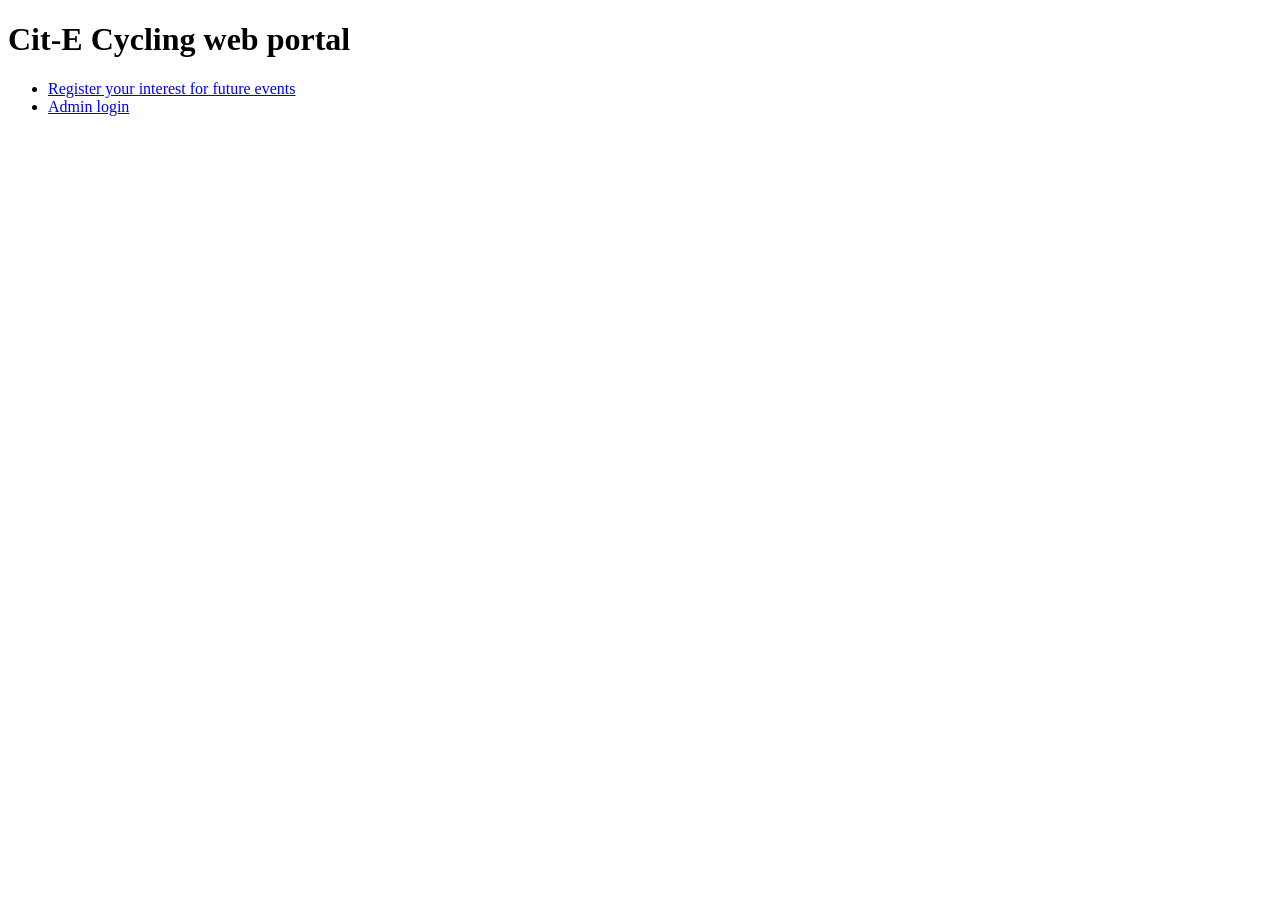
==== index.html @ f472d16e "assignment2" ====
<!DOCTYPE html>
<html lang="en">
<head>
    <meta charset="UTF-8">
    <meta name="viewport" content="width=device-width, initial-scale=1.0">
    <meta http-equiv="X-UA-Compatible" content="ie=edge">
    <title>Register your interest</title>
</head>


<body>

    <h1>Cit-E Cycling web portal</h1>
    <ul>
        <li><a href="register_form.html">Register your interest for future events</a></li>
        <li><a href="admin_login.html">Admin login</a></li>
   
    </ul> 
</body>
</html>
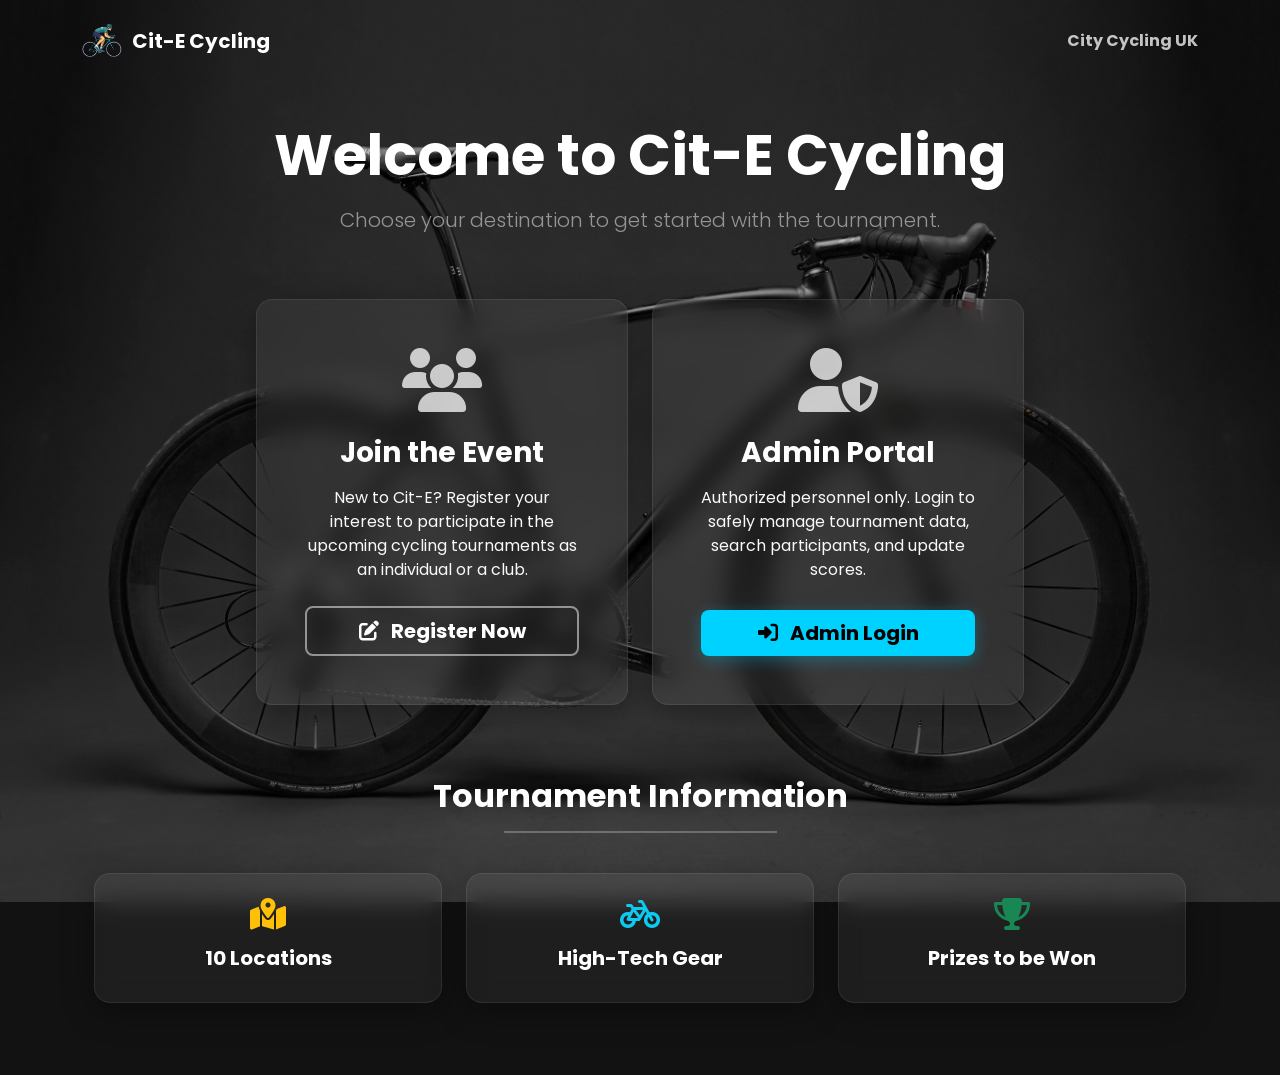
==== commit 5a5c2239: "citEcycling" ====
--- a/index.html
+++ b/index.html
@@ -4,17 +4,134 @@
     <meta charset="UTF-8">
     <meta name="viewport" content="width=device-width, initial-scale=1.0">
     <meta http-equiv="X-UA-Compatible" content="ie=edge">
-    <title>Register your interest</title>
+    <title>Cit-E Cycling Portal</title>
+    <link href="https://cdn.jsdelivr.net/npm/bootstrap@5.3.0/dist/css/bootstrap.min.css" rel="stylesheet">
+    <link rel="stylesheet" href="https://cdnjs.cloudflare.com/ajax/libs/font-awesome/6.4.0/css/all.min.css">
+    <link rel="stylesheet" href="style.css">
 </head>
 
+<body class="bg-base bg-home d-flex flex-column min-vh-100">
 
-<body>
+    <nav class="navbar navbar-dark bg-transparent pt-3 sticky-top">
+        <div class="container d-flex justify-content-between align-items-center">
+            <a class="navbar-brand fw-bold" href="index.html">
+                <img src="assets/logo.png" alt="Cit-E Logo"> Cit-E Cycling
+            </a>
+            <span class="text-white fw-bold opacity-75">
+                City Cycling UK
+            </span>
+        </div>
+    </nav>
 
-    <h1>Cit-E Cycling web portal</h1>
-    <ul>
-        <li><a href="register_form.html">Register your interest for future events</a></li>
-        <li><a href="admin_login.html">Admin login</a></li>
-   
-    </ul> 
+    <main class="container flex-grow-1 d-flex flex-column align-items-center justify-content-center py-5">
+        
+        <div class="text-center mb-5 w-100">
+            <h1 class="display-4 fw-bold text-white mb-3">Welcome to Cit-E Cycling</h1>
+            <p class="lead text-white-50">Choose your destination to get started with the tournament.</p>
+        </div>
+        
+        <div class="row w-100 justify-content-center gap-4 mb-5">
+            <div class="col-md-5 col-lg-4 glass-card p-5 text-center d-flex flex-column align-items-center card-hover">
+                <div class="mb-4 text-white">
+                    <i class="fa-solid fa-users fa-4x opacity-75"></i>
+                </div>
+                <h3 class="fw-bold mb-3 text-white">Join the Event</h3>
+                <p class="text-light mb-4 flex-grow-1">New to Cit-E? Register your interest to participate in the upcoming cycling tournaments as an individual or a club.</p>
+                <a href="register_form.html" class="btn btn-white-outline btn-lg w-100 fw-bold">
+                    <i class="fa-solid fa-pen-to-square me-2"></i> Register Now
+                </a>
+            </div>
+
+            <div class="col-md-5 col-lg-4 glass-card p-5 text-center d-flex flex-column align-items-center card-hover">
+                <div class="mb-4 text-white">
+                    <i class="fa-solid fa-user-shield fa-4x opacity-75"></i>
+                </div>
+                <h3 class="fw-bold mb-3 text-white">Admin Portal</h3>
+                <p class="text-light mb-4 flex-grow-1">Authorized personnel only. Login to safely manage tournament data, search participants, and update scores.</p>
+                <a href="admin_login.html" class="btn btn-cyan-primary btn-lg w-100 fw-bold">
+                    <i class="fa-solid fa-right-to-bracket me-2"></i> Admin Login
+                </a>
+            </div>
+        </div>
+
+        <div class="row w-100 justify-content-center mt-4">
+            <div class="col-12 text-center mb-4">
+                <h2 class="fw-bold text-white">Tournament Information</h2>
+                <hr class="text-white w-25 mx-auto border-2">
+            </div>
+
+            <div class="col-md-4 mb-4 scroll-anim-card">
+                <div class="glass-card p-4 h-100 text-center card-hover">
+                    <i class="fa-solid fa-map-location-dot fa-2x text-warning mb-3 anim-icon"></i>
+                    <h5 class="fw-bold text-white anim-title">10 Locations</h5>
+                    <p class="text-light small mb-0 anim-desc" data-text="There will be 10 Mini pop tournaments across the city in different locations. Every tournament lasts for 3 days."></p>
+                </div>
+            </div>
+
+            <div class="col-md-4 mb-4 scroll-anim-card">
+                <div class="glass-card p-4 h-100 text-center card-hover">
+                    <i class="fa-solid fa-bicycle fa-2x text-info mb-3 anim-icon"></i>
+                    <h5 class="fw-bold text-white anim-title">High-Tech Gear</h5>
+                    <p class="text-light small mb-0 anim-desc" data-text="The tournament features 20 high-tech exercise bikes capable of accurately counting miles and power output."></p>
+                </div>
+            </div>
+
+            <div class="col-md-4 mb-4 scroll-anim-card">
+                <div class="glass-card p-4 h-100 text-center card-hover">
+                    <i class="fa-solid fa-trophy fa-2x text-success mb-3 anim-icon"></i>
+                    <h5 class="fw-bold text-white anim-title">Prizes to be Won</h5>
+                    <p class="text-light small mb-0 anim-desc" data-text="Prize distributions are split across 3 categories: Gender, Age groups, and the Best Performing Club."></p>
+                </div>
+            </div>
+        </div>
+
+    </main>
+    
+    <script>
+        document.addEventListener("DOMContentLoaded", () => {
+            const cards = document.querySelectorAll('.scroll-anim-card');
+            const observer = new IntersectionObserver((entries, observer) => {
+                entries.forEach(entry => {
+                    if (entry.isIntersecting) {
+                        triggerCardAnimation(entry.target);
+                        observer.unobserve(entry.target); 
+                    }
+                });
+            }, { threshold: 0.3 }); 
+
+            cards.forEach(card => observer.observe(card));
+
+            function triggerCardAnimation(card) {
+                const icon = card.querySelector('.anim-icon');
+                const title = card.querySelector('.anim-title');
+                const desc = card.querySelector('.anim-desc');
+                const textToType = desc.getAttribute('data-text');
+                
+                icon.classList.add('is-visible');
+                
+                setTimeout(() => {
+                    title.classList.add('is-visible');
+                }, 400);
+                
+                setTimeout(() => {
+                    desc.classList.add('typing-cursor');
+                    typeText(desc, textToType, 0);
+                }, 800);
+            }
+
+            function typeText(element, text, index) {
+                if (index < text.length) {
+                    element.innerHTML += text.charAt(index);
+                    setTimeout(() => {
+                        typeText(element, text, index + 1);
+                    }, 25); 
+                } else {
+                    setTimeout(() => element.classList.remove('typing-cursor'), 2000);
+                }
+            }
+        });
+    </script>
+
+    <script src="https://cdn.jsdelivr.net/npm/bootstrap@5.3.0/dist/js/bootstrap.bundle.min.js"></script>
 </body>
 </html>
--- a/style.css
+++ b/style.css
@@ -0,0 +1,629 @@
+/* Import Google Fonts */
+@import url('https://fonts.googleapis.com/css2?family=Poppins:wght@300;400;600&display=swap');
+
+body, html {
+    height: 100%;
+    margin: 0;
+    font-family: 'Poppins', sans-serif;
+}
+
+/* --- Base Background Settings --- */
+.bg-base {
+    background-size: cover;
+    background-position: center;
+    background-attachment: fixed; 
+    background-repeat: no-repeat;
+    background-color: #121212; 
+}
+
+/* --- Specific Page Backgrounds --- */
+.bg-home {
+    background-image: url('assets/cycle.jpg'); 
+}
+
+.bg-register {
+    background-image: url('assets/race.jpg');
+}
+
+.bg-admin {
+    background-image: url('assets/admin.jpg'); 
+}
+
+.bg-admin-menu {
+    background-image: url('assets/cycle.jpg'); 
+}
+
+/* Glassmorphism Card Style */
+.glass-card {
+    background: rgba(255, 255, 255, 0.05);
+    backdrop-filter: blur(12px);
+    -webkit-backdrop-filter: blur(12px);
+    border: 1px solid rgba(255, 255, 255, 0.08);
+    border-radius: 1rem;
+    box-shadow: 0 8px 32px 0 rgba(0, 0, 0, 0.37);
+}
+
+.glass-input {
+    background-color: rgba(255, 255, 255, 0.2) !important;
+    border: 1px solid rgba(255, 255, 255, 0.3) !important;
+    color: #ffffff !important;
+}
+
+.glass-input:focus {
+    box-shadow: 0 0 0 0.25rem rgba(255, 255, 255, 0.25) !important;
+    border-color: #ffffff !important;
+}
+
+.glass-input::placeholder {
+    color: rgba(255, 255, 255, 0.7);
+}
+
+/* Navbar Logo sizing */
+.navbar-brand img {
+    height: 40px;
+    width: auto;
+    margin-right: 10px;
+}
+
+/* Smooth Hover Effect for Index Cards */
+.card-hover {
+    transition: transform 0.3s ease, box-shadow 0.3s ease;
+}
+
+.card-hover:hover {
+    transform: translateY(-10px);
+    box-shadow: 0 15px 40px rgba(0, 0, 0, 0.5);
+    border: 1px solid rgba(255, 255, 255, 0.4);
+}
+
+.btn-cyan-primary {
+    background-color: #00d2ff; 
+    color: #000000; 
+    border: none;
+    border-radius: 8px; 
+    box-shadow: 0 4px 15px rgba(0, 210, 255, 0.3); 
+    transition: all 0.3s ease;
+}
+
+.btn-cyan-primary:hover,
+.btn-cyan-primary:focus {
+    background-color: #33dbff; /* Slightly lighter on hover */
+    color: #000000;
+    transform: translateY(-2px);
+    box-shadow: 0 6px 20px rgba(0, 210, 255, 0.5);
+}
+
+/* Clean White Outline Button */
+.btn-white-outline {
+    background-color: transparent;
+    color: #ffffff;
+    border: 2px solid rgba(255, 255, 255, 0.5);
+    border-radius: 8px;
+    transition: all 0.3s ease;
+}
+
+.btn-white-outline:hover,
+.btn-white-outline:focus {
+    background-color: rgba(255, 255, 255, 0.1); 
+    color: #ffffff;
+    border-color: #ffffff;
+    transform: translateY(-2px);
+}
+
+/* --- Logo Hover Effect --- */
+.navbar-brand {
+    transition: transform 0.3s ease, opacity 0.3s ease;
+    display: inline-flex;
+    align-items: center;
+}
+
+.navbar-brand:hover {
+    transform: translateY(-4px); /* Moves the logo slightly upward */
+    opacity: 0.9; 
+}
+
+.navbar-brand img {
+    max-height: 40px;
+    margin-right: 10px;
+}
+
+/* --- Navbar Logout Button Hover Animation --- */
+.navbar-nav .nav-link.text-danger {
+    transition: all 0.3s ease-in-out !important;
+    display: inline-block !important; 
+}
+
+.navbar-nav .nav-link.text-danger:hover {
+    transform: translateY(-3px) !important; 
+    color: #ff6b6b !important; 
+    text-shadow: 0 0 15px rgba(255, 107, 107, 0.8) !important; 
+}
+
+/* --- Scroll Animation Initial States --- */
+.anim-icon, .anim-title {
+    opacity: 0;
+    transform: translateY(15px); /* Starts slightly lower */
+    transition: opacity 0.5s ease-out, transform 0.5s ease-out;
+}
+
+.anim-icon.is-visible, .anim-title.is-visible {
+    opacity: 1;
+    transform: translateY(0);
+}
+
+/* Typewriter Blinking Cursor */
+.typing-cursor::after {
+    content: '|';
+    animation: blink 0.8s infinite;
+    opacity: 1;
+}
+
+@keyframes blink {
+    0%, 100% { opacity: 1; }
+    50% { opacity: 0; }
+}
+
+/* --- Registration Status PHP Output Styling --- */
+.status-message p {
+    font-size: 1.15rem;
+    color: #e0e0e0; /* Off-white for premium look */
+    margin-bottom: 0;
+    line-height: 1.6;
+    font-weight: 500;
+}
+
+/* --- Custom Glass Card Opacity for Register Page --- */
+.bg-register .glass-card {
+    background-color: rgba(20, 20, 20, 0.35) !important; 
+    backdrop-filter: blur(15px) !important; 
+}
+
+/* --- Login Error PHP Output Styling --- */
+.status-message {
+    color: #e0e0e0;
+    font-size: 1.15rem;
+    line-height: 1.6;
+}
+
+.status-message p {
+    margin-bottom: 1.5rem;
+}
+
+.status-message a {
+    display: inline-block;
+    margin-top: 1rem;
+    padding: 0.75rem 2.5rem;
+    background: linear-gradient(135deg, #00d4ff 0%, #007bb5 100%);
+    color: #ffffff !important;
+    text-decoration: none;
+    border-radius: 50px;
+    font-weight: bold;
+    transition: transform 0.3s ease, box-shadow 0.3s ease;
+}
+
+.status-message a:hover {
+    transform: translateY(-3px);
+    box-shadow: 0 5px 15px rgba(0, 212, 255, 0.4);
+}
+
+/* --- Admin Sidebar Styling --- */
+.glass-sidebar {
+    background: rgba(15, 15, 15, 0.6);
+    backdrop-filter: blur(20px);
+    -webkit-backdrop-filter: blur(20px);
+    border-right: 1px solid rgba(255, 255, 255, 0.1);
+    box-shadow: 4px 0 15px rgba(0, 0, 0, 0.4);
+    z-index: 1000;
+}
+
+/* Nav Link Transitions */
+.sidebar-nav .nav-link {
+    border-radius: 8px;
+    transition: all 0.3s ease;
+    font-size: 0.95rem;
+    padding: 0.8rem 1rem;
+    color: #e0e0e0;
+}
+
+/* Sidebar Hover Effect */
+.sidebar-nav .nav-link:hover {
+    background: rgba(255, 255, 255, 0.08);
+    transform: translateX(4px);
+    color: #ffffff !important;
+}
+
+.sidebar-nav .nav-link.active {
+    background: linear-gradient(135deg, rgba(0, 212, 255, 0.15) 0%, rgba(0, 123, 181, 0.15) 100%);
+    color: #00d4ff !important;
+    border-left: 4px solid #00d4ff;
+    border-radius: 0 8px 8px 0;
+    box-shadow: none;
+}
+
+
+@keyframes slideInLeft {
+    0% { 
+        opacity: 0; 
+        transform: translateX(-50px); 
+    }
+    100% { 
+        opacity: 1; 
+        transform: translateX(0); 
+    }
+}
+
+@keyframes fadeInUp {
+    0% { 
+        opacity: 0; 
+        transform: translateY(40px); 
+    }
+    100% { 
+        opacity: 1; 
+        transform: translateY(0); 
+    }
+}
+
+/* Apply the Slide animation to the Sidebar */
+.bg-admin-menu .glass-sidebar {
+    animation: slideInLeft 0.6s cubic-bezier(0.25, 1, 0.5, 1) forwards;
+}
+
+/* Apply the Fade Up animation to the Main Content area */
+.bg-admin-menu main {
+    opacity: 0; /* Keeps it hidden until the animation starts */
+    animation: fadeInUp 0.7s cubic-bezier(0.25, 1, 0.5, 1) 0.2s forwards; 
+}
+
+.bg-admin-menu .glass-card .btn {
+    opacity: 0;
+    animation: fadeInUp 0.5s ease-out forwards;
+}
+.bg-admin-menu .glass-card .btn:nth-child(1) { animation-delay: 0.4s; }
+.bg-admin-menu .glass-card .btn:nth-child(2) { animation-delay: 0.55s; }
+.bg-admin-menu .glass-card .btn:nth-child(3) { animation-delay: 0.7s; }
+
+/* --- Sidebar Logo Styling --- */
+.sidebar-logo {
+    height: 35px; 
+    width: auto;  
+    object-fit: contain;
+}
+
+body.bg-admin-menu {
+    background-color: transparent !important;
+    background-image: none !important; /* Prevents conflicts with old image rules */
+}
+
+body.bg-admin-menu::before {
+    content: '';
+    position: fixed;
+    top: 0;
+    left: 0;
+    width: 100vw;
+    height: 100vh;
+    
+    background-image: url('assets/cycle.jpg'); 
+    
+    background-size: cover;
+    background-position: center;
+    background-repeat: no-repeat;
+    z-index: -1; 
+    
+    /* The Animation */
+    animation: zoomToFrontWheel 2.5s cubic-bezier(0.25, 1, 0.5, 1) forwards;
+}
+
+/* The Keyframes */
+@keyframes zoomToFrontWheel {
+    0% {
+        transform: scale(1);
+        transform-origin: center center;
+    }
+    100% {
+        transform: scale(1.4);
+        transform-origin: 80% 30%; 
+    }
+}
+
+/* --- Glassmorphism Form Inputs --- */
+.glass-input {
+    background-color: rgba(255, 255, 255, 0.05) !important;
+    border: 1px solid rgba(255, 255, 255, 0.2) !important;
+    color: #ffffff !important;
+    backdrop-filter: blur(5px);
+    transition: all 0.3s ease;
+}
+
+.glass-input:focus {
+    background-color: rgba(0, 0, 0, 0.4) !important;
+    border-color: #00d4ff !important;
+    box-shadow: 0 0 10px rgba(0, 212, 255, 0.3) !important;
+    color: #ffffff !important;
+}
+
+.glass-input::placeholder {
+    color: rgba(255, 255, 255, 0.4) !important;
+}
+
+.glass-input option {
+    background-color: #1a1a1a;
+    color: #ffffff;
+}
+
+body.bg-admin-search {
+    background-color: transparent !important;
+    background-image: none !important;
+    position: relative;
+    z-index: 1;
+}
+
+body.bg-admin-search::before {
+    content: '';
+    position: fixed;
+    top: 0;
+    left: 0;
+    width: 100vw;
+    height: 100vh;
+    
+    background-image: url('assets/cycle.jpg'); 
+    background-size: cover;
+    background-position: center;
+    background-repeat: no-repeat;
+    z-index: -1; 
+    
+    animation: slideToBody 2s cubic-bezier(0.25, 1, 0.5, 1) forwards;
+}
+
+/* The Continuous Motion Keyframes */
+@keyframes slideToBody {
+    0% {
+        transform: scale(1.4);
+        transform-origin: 80% 30%; 
+    }
+    100% {
+        transform: scale(1.4);
+        transform-origin: 40% 60%; 
+    }
+}
+
+/* --- Glass Card Entry Animation --- */
+.animate-card-fade {
+    animation: cardFadeUp 0.8s cubic-bezier(0.25, 1, 0.5, 1) forwards;
+    opacity: 0; 
+}
+
+@keyframes cardFadeUp {
+    0% {
+        opacity: 0;
+        transform: translateY(30px);
+    }
+    100% {
+        opacity: 1;
+        transform: translateY(0);
+    }
+}
+
+body.bg-admin-search-result {
+    background-color: transparent !important;
+    background-image: none !important;
+    position: relative;
+    z-index: 1;
+}
+
+body.bg-admin-search-result::before {
+    content: '';
+    position: fixed;
+    top: 0;
+    left: 0;
+    width: 100vw;
+    height: 100vh;
+    
+    background-image: url('assets/cycle.jpg'); 
+    background-size: cover;
+    background-position: center;
+    background-repeat: no-repeat;
+    z-index: -1; 
+    
+    transform: scale(1.4);
+    transform-origin: 40% 60%; 
+}
+
+body.bg-admin-roster {
+    background-color: transparent !important;
+    background-image: none !important;
+    position: relative;
+    z-index: 1;
+}
+
+body.bg-admin-roster::before {
+    content: '';
+    position: fixed;
+    top: 0;
+    left: 0;
+    width: 100vw;
+    height: 100vh;
+    
+    background-image: url('assets/cycle.jpg'); 
+    background-size: cover;
+    background-position: center;
+    background-repeat: no-repeat;
+    z-index: -1; 
+    
+    animation: slideToBackWheel 2s cubic-bezier(0.25, 1, 0.5, 1) forwards;
+}
+
+@keyframes slideToBackWheel {
+    0% {
+        transform: scale(1.4);
+        transform-origin: 40% 60%; 
+    }
+    100% {
+        transform: scale(1.4);
+        transform-origin: 5% 75%; 
+    }
+}
+
+.glass-card label, 
+.glass-card form {
+    color: #ffffff !important;
+}
+
+/* Style input text boxes to match the dark glass aesthetic */
+.glass-card input[type="text"],
+.glass-card input[type="number"],
+.glass-card input:not([type="submit"]):not([type="checkbox"]) {
+    background-color: rgba(0, 0, 0, 0.4) !important;
+    color: #ffffff !important;
+    border: 1px solid rgba(255, 255, 255, 0.2) !important;
+    padding: 10px 15px !important;
+    border-radius: 8px !important;
+    width: 100% !important;
+    margin-bottom: 15px !important;
+}
+
+.glass-card input[readonly] {
+    background-color: rgba(255, 255, 255, 0.1) !important;
+    color: #e0e0e0 !important;
+    opacity: 0.8;
+}
+
+.glass-card input[type="submit"] {
+    background: linear-gradient(135deg, #0dcaf0, #00a8cc) !important;
+    color: #ffffff !important;
+    border: none !important;
+    font-weight: bold !important;
+    padding: 12px 25px !important;
+    border-radius: 50px !important;
+    cursor: pointer !important;
+    transition: all 0.3s ease !important;
+    width: 100% !important;
+    text-transform: uppercase;
+    letter-spacing: 0.5px;
+}
+
+/* Button hover animation */
+.glass-card input[type="submit"]:hover {
+    transform: translateY(-2px) !important;
+    box-shadow: 0 5px 15px rgba(13, 202, 240, 0.4) !important;
+}
+
+/* The glass card sizing for forms/alerts */
+.form-card {
+    max-width: 600px;
+    padding: 35px !important;
+}
+
+.status-box {
+    display: flex;
+    align-items: center;
+    padding: 20px 25px;
+    border-radius: 8px;
+    margin-bottom: 30px;
+    gap: 15px;
+    font-size: 1.05rem;
+}
+
+.status-box i {
+    font-size: 1.5rem;
+}
+
+/* Green Success State */
+.success-box {
+    background-color: #d1eada; /* Soft mint green */
+    color: #143524; /* Dark green text */
+}
+.success-box i { color: #198754; }
+
+/* Red Warning State */
+.warning-box {
+    background-color: #f8d7da; /* Soft red */
+    color: #58151c; /* Dark red text */
+}
+.warning-box i { color: #dc3545; }
+.warning-box strong { color: #dc3545; font-size: 1.1rem; }
+
+/* Wide Buttons */
+.btn-cyan-wide, .btn-red-wide {
+    display: block;
+    width: 100%;
+    text-align: center;
+    font-weight: 700;
+    padding: 14px 20px;
+    border-radius: 50px;
+    border: none;
+    text-transform: uppercase;
+    letter-spacing: 0.5px;
+    text-decoration: none;
+    transition: all 0.3s ease;
+    cursor: pointer;
+}
+
+/* Cyan Glowing Button */
+.btn-cyan-wide {
+    background-color: #0dcaf0;
+    color: #000000; /* Black text on cyan */
+    box-shadow: 0 0 15px rgba(13, 202, 240, 0.5);
+}
+.btn-cyan-wide:hover {
+    background-color: #00b5d8;
+    color: #000000;
+    transform: translateY(-2px);
+    box-shadow: 0 0 25px rgba(13, 202, 240, 0.7);
+}
+
+/* Red Delete Button */
+.btn-red-wide {
+    background-color: #dc3545;
+    color: #ffffff;
+    box-shadow: 0 0 15px rgba(220, 53, 69, 0.3);
+}
+.btn-red-wide:hover {
+    background-color: #c82333;
+    transform: translateY(-2px);
+    box-shadow: 0 0 20px rgba(220, 53, 69, 0.5);
+}
+
+/* Form override to make sure submit button fills width */
+.full-width-form {
+    width: 100%;
+    margin-bottom: 15px;
+}
+
+/* Cancel link */
+.cancel-link-wrapper {
+    text-align: center;
+    margin-top: 20px;
+}
+.link-cancel {
+    color: #94a3b8;
+    text-decoration: none;
+    font-weight: 500;
+    transition: color 0.2s ease;
+}
+.link-cancel:hover { color: #ffffff; }
+
+body.bg-static,
+body.bg-static::before,
+body.bg-static::after {
+    animation-play-state: paused !important;
+}
+
+.bg-wheel-to-sprocket {
+    background-image: url('assets/cycle.jpg');
+    background-repeat: no-repeat;
+    background-attachment: fixed;
+    animation: panToSprocket 2.5s cubic-bezier(0.25, 1, 0.5, 1) forwards;
+}
+
+@keyframes panToSprocket {
+    0% {
+        /* START: Focused on the back wheel (bottom left) */
+        background-position: 5% 75%; 
+        background-size: 130%; 
+    }
+    100% {
+        /* END: Focused on the chain sprocket (bottom center) */
+        background-position: 42% 78%; 
+        background-size: 130%; 
+    }
+}
